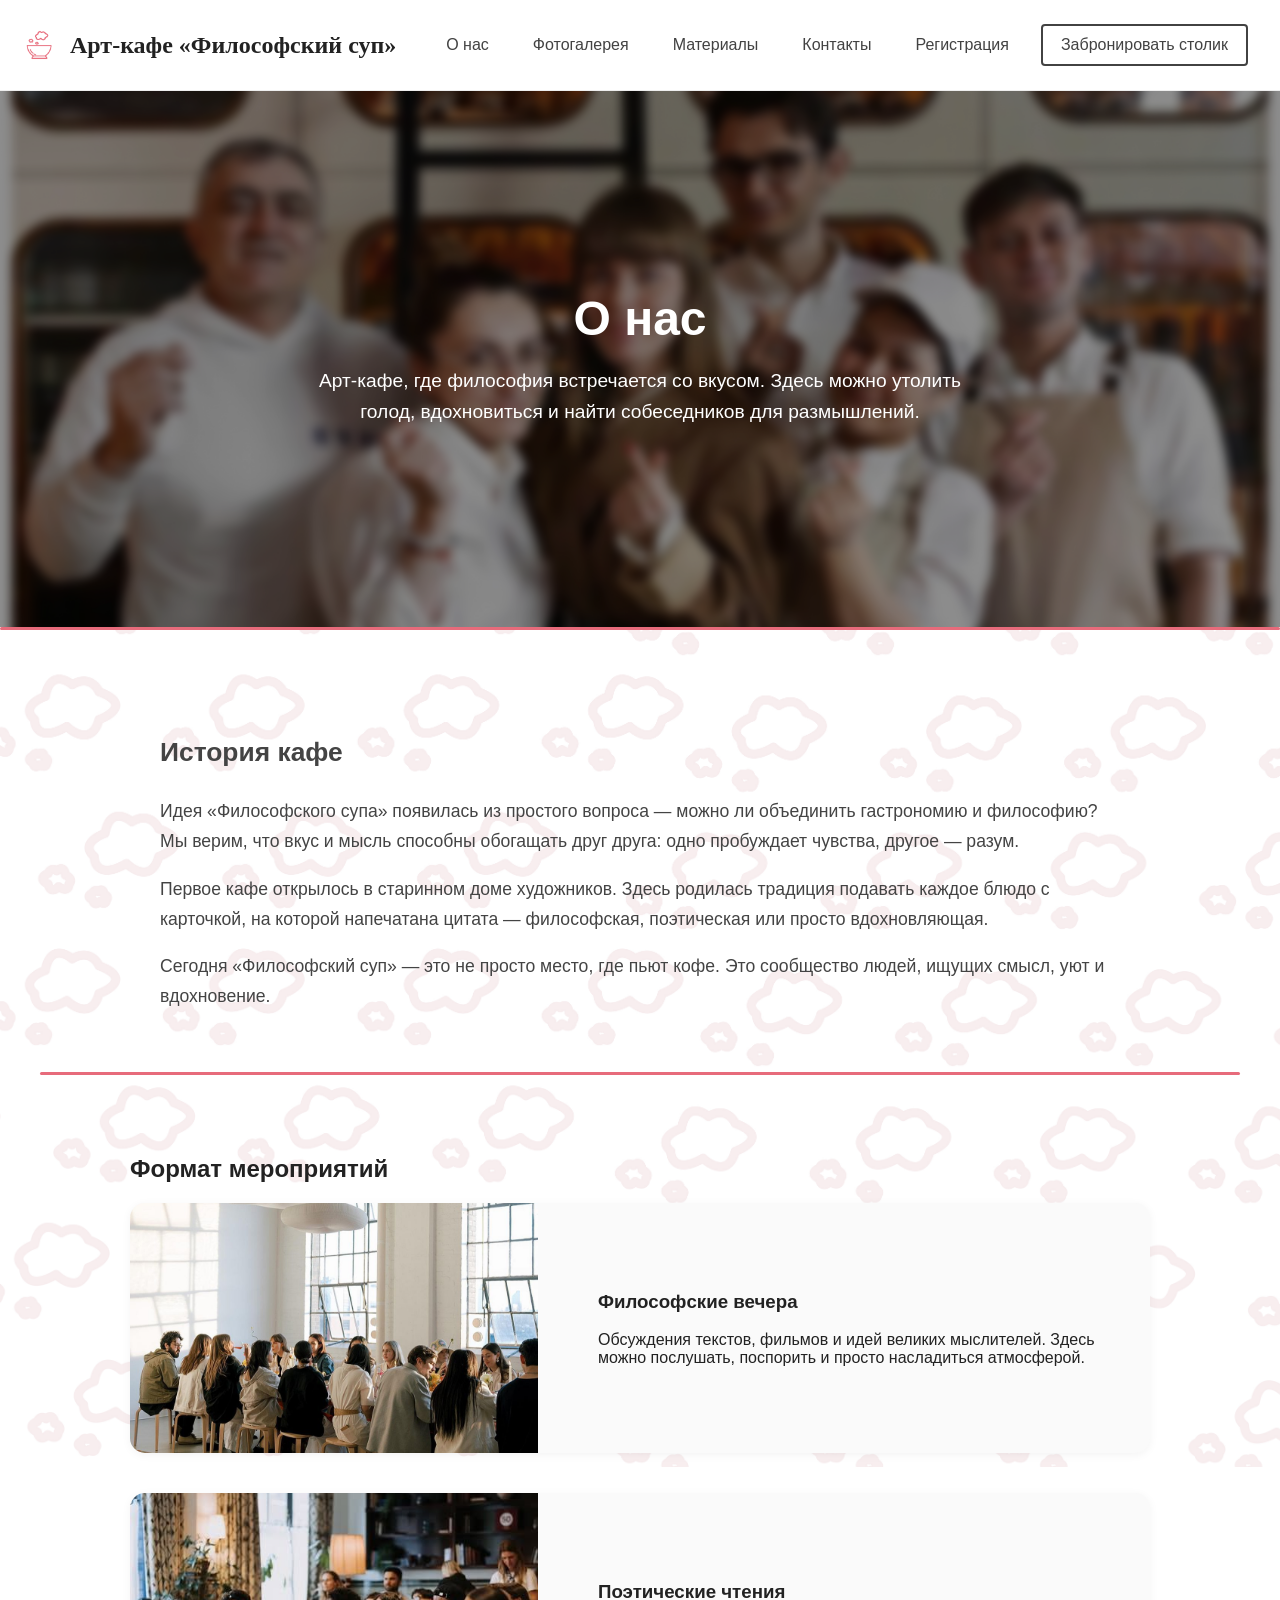
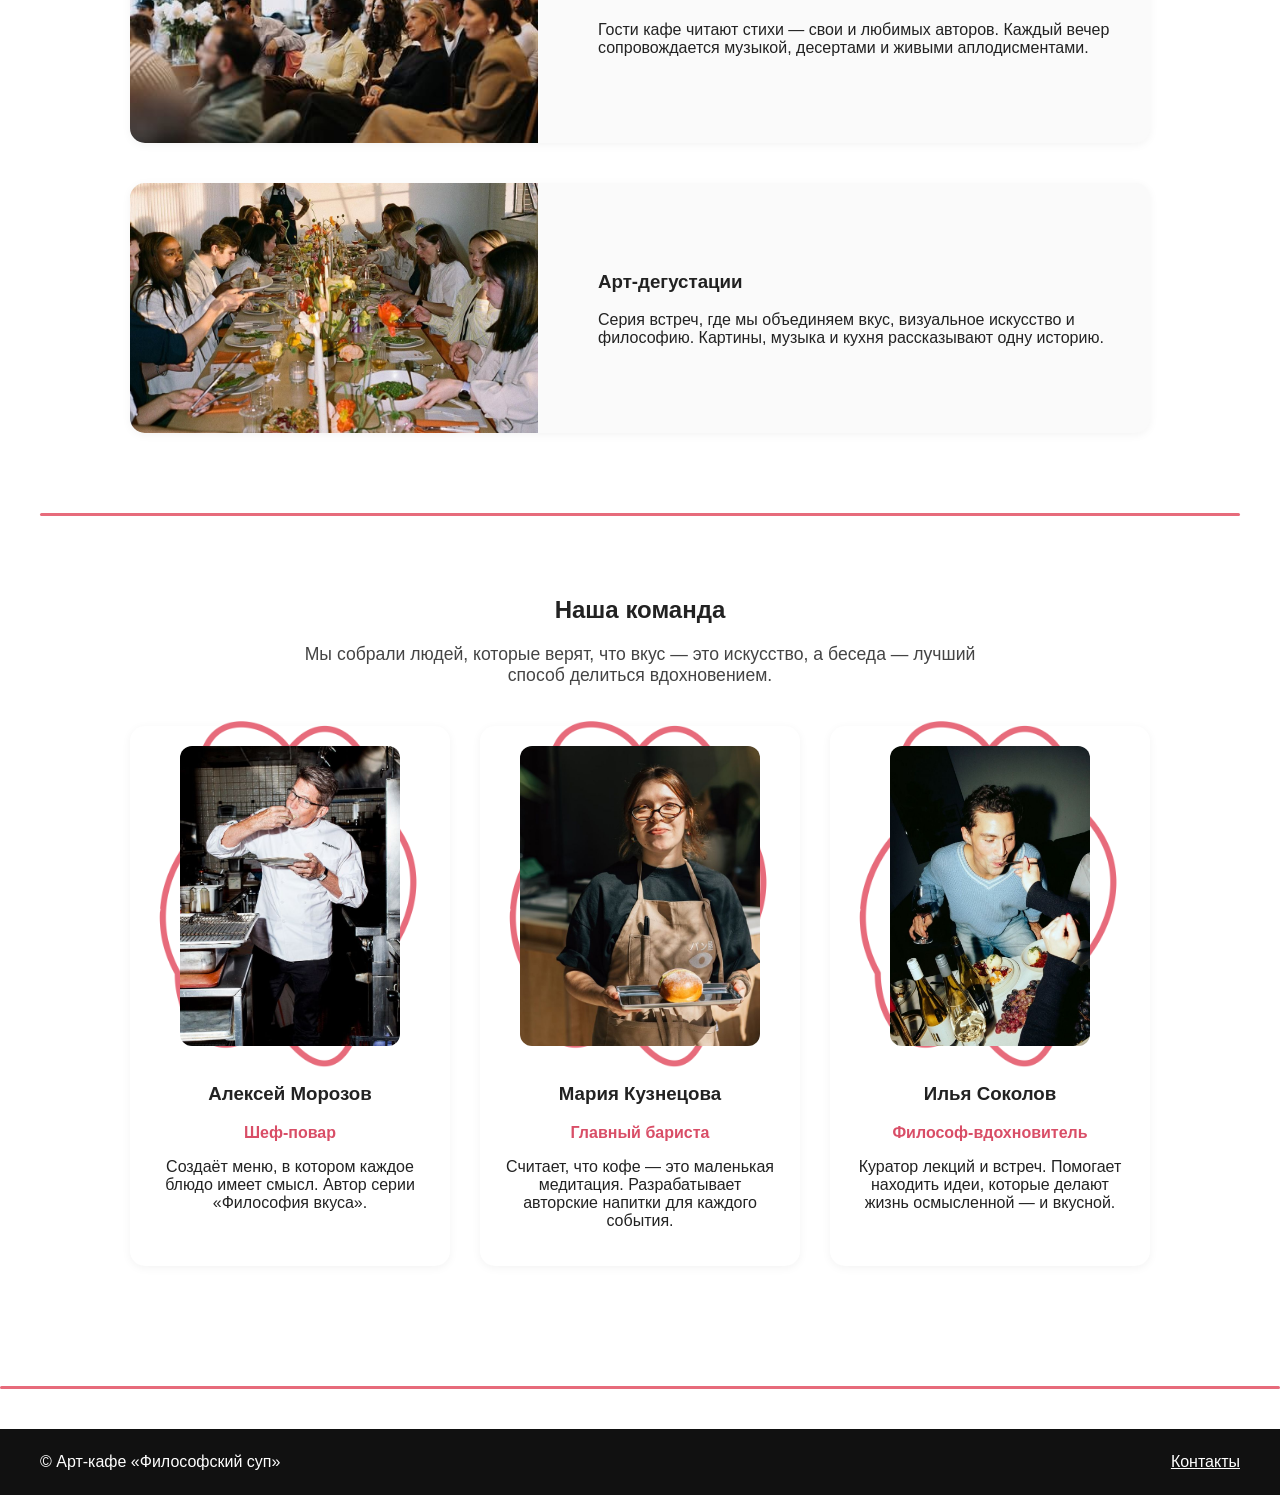
==== aboutus.html @ 497f6caf "Add files via upload" ====
<!doctype html>
<html lang="ru">
<head>
  <meta charset="utf-8">
  <meta name="viewport" content="width=device-width,initial-scale=1">
  <title>О нас — Арт-кафе «Философский суп»</title>
  <link rel="stylesheet" href="style.css">
</head>

<body>

<header>
  <div class="logo">
    <img src="23.jpg" alt="Логотип Арт-кафе" class="logo-img">
    <a href="art-cafe.html" class="logo-text">Арт-кафе «Философский суп»</a>
  </div>
  <nav>
    <a href="aboutus.html" class="active">О нас</a>
    <a href="gallery.html">Фотогалерея</a>
    <a href="materials.html">Материалы</a>
    <a href="contact.html">Контакты</a>
    <a href="booking.html">Регистрация</a>
    <a class="btn" href="booking.html">Забронировать столик</a>
  </nav>
</header>


<!-- HERO -->
<section class="hero hero-about">
  <div class="container">
    <h1>О нас</h1>
    <p>Арт-кафе, где философия встречается со вкусом. Здесь можно утолить голод, вдохновиться и найти собеседников для размышлений.</p>
  </div>
</section>

<div class="pink-divider"></div>

<main class="container">

  <!-- История кафе -->
  <section class="about-history">
    <h2>История кафе</h2>
    <p>
      Идея «Философского супа» появилась из простого вопроса — можно ли объединить гастрономию и философию?  
      Мы верим, что вкус и мысль способны обогащать друг друга: одно пробуждает чувства, другое — разум.
    </p>
    <p>
      Первое кафе открылось в старинном доме художников. Здесь родилась традиция подавать каждое блюдо с карточкой, на которой напечатана цитата — философская, поэтическая или просто вдохновляющая.
    </p>
    <p>
      Сегодня «Философский суп» — это не просто место, где пьют кофе. Это сообщество людей, ищущих смысл, уют и вдохновение.
    </p>
  </section>

  <div class="pink-divider"></div>

  <!-- Формат мероприятий -->
  <section class="about-events">
    <h2>Формат мероприятий</h2>

    <div class="events-list">

      <div class="event-card">
        <img data-src="17.jpg" alt="Философские вечера">
        <div class="event-text">
          <h3>Философские вечера</h3>
          <p>Обсуждения текстов, фильмов и идей великих мыслителей. Здесь можно послушать, поспорить и просто насладиться атмосферой.</p>
        </div>
      </div>

      <div class="event-card">
        <img data-src="18.jpg" alt="Поэтические чтения">
        <div class="event-text">
          <h3>Поэтические чтения</h3>
          <p>Гости кафе читают стихи — свои и любимых авторов. Каждый вечер сопровождается музыкой, десертами и живыми аплодисментами.</p>
        </div>
      </div>

      <div class="event-card">
        <img data-src="19.jpg" alt="Арт-дегустации">
        <div class="event-text">
          <h3>Арт-дегустации</h3>
          <p>Серия встреч, где мы объединяем вкус, визуальное искусство и философию. Картины, музыка и кухня рассказывают одну историю.</p>
        </div>
      </div>

    </div>
  </section>

  <div class="pink-divider"></div>

  <!-- Команда -->
  <section class="about-team">
    <h2>Наша команда</h2>
    <p class="team-intro">
      Мы собрали людей, которые верят, что вкус — это искусство, а беседа — лучший способ делиться вдохновением.
    </p>

<div class="team-cards">

<div class="team-member">
  <div class="team-photo-wrap2">
    <img data-src="20.jpg" alt="Шеф-повар Алексей Морозов" class="photo-placeholder">
    <img src="cloud2.png" alt="" class="team-cloud2">
  </div>

  <h3>Алексей Морозов</h3>
  <p class="role">Шеф-повар</p>
  <p>Создаёт меню, в котором каждое блюдо имеет смысл. Автор серии «Философия вкуса».</p>
</div>

<div class="team-member">
  <div class="team-photo-wrap2">
    <img data-src="21.jpg" alt="Бариста Мария Кузнецова" class="photo-placeholder">
    <img src="cloud2.png" alt="" class="team-cloud2">
  </div>

  <h3>Мария Кузнецова</h3>
  <p class="role">Главный бариста</p>
  <p>Считает, что кофе — это маленькая медитация. Разрабатывает авторские напитки для каждого события.</p>
</div>

<div class="team-member">
  <div class="team-photo-wrap2">
    <img data-src="22.jpg" alt="Философ Илья Соколов" class="photo-placeholder">
    <img src="cloud2.png" alt="" class="team-cloud2">
  </div>

  <h3>Илья Соколов</h3>
  <p class="role">Философ-вдохновитель</p>
  <p>Куратор лекций и встреч. Помогает находить идеи, которые делают жизнь осмысленной — и вкусной.</p>
</div>


</div>

  </section>

</main>

<div class="pink-divider"></div>

<footer>
  <div class="container footer-inner">
    <div>© Арт-кафе «Философский суп»</div>
    <div><a href="contact.html">Контакты</a></div>
  </div>
</footer>

<script src="script.js"></script>
</body>
</html>
---- style.css ----
:root {
  --accent: #e76b7b;
  --muted: #f4f4f4;
  --text: #222;
  --text-light: #666;
}

body {
  margin: 0;
  font-family: 'Helvetica Neue', Arial, sans-serif;
  background: url('background.jpg') center/cover no-repeat fixed;
  color: var(--text);
}

.container {
  max-width: 1200px;
  margin: auto;
  padding: 40px 20px;
}

/* HEADER */


.logo {
  display: flex;
  align-items: center;
  gap: 10px;
  font-family: Georgia, serif;
  font-size: 24px;
  font-weight: bold;
}

.logo-img {
  width: 40px;
  height: 40px;
  border-radius: 50%;
  object-fit: cover;
}

.logo-text {
  text-decoration: none;
  color: inherit;
  cursor: pointer;
}

.logo-text:visited {
  color: inherit;
}

nav a {
  margin: 0 12px;
  text-decoration: none;
  color: var(--text);
  opacity: .85;
  transition: .3s;
}

nav a:hover {
  opacity: 1;
  color: var(--accent);
}

.btn {
  padding: 10px 18px;
  border: 2px solid var(--text);
  border-radius: 4px;
  text-decoration: none;
  color: var(--text);
  transition: .3s;
}

.btn:hover {
  background: var(--accent);
  color: #fff;
  border-color: var(--accent);
}

/* BASIC HERO */
.hero {
  padding: 160px 20px;
}


.hero h1 {
  font-size: 48px;
  margin: 0;
}

.hero p {
  max-width: 700px;
  margin: 16px auto 28px;
  color: var(--text-light);
}

/* HERO ABOUT */
.hero-about {
  background: url('16.jpg') center/cover no-repeat;
  color: white;
  text-align: center;
  padding: 160px 20px;
  position: relative;
}

.hero-about::before {
  content: '';
  position: absolute;
  inset: 0;
  background: rgba(0,0,0,0.45);
}

.hero-about .container {
  position: relative;
  z-index: 1;
}

.hero-about p {
  color: #fff;
  font-size: 1.1em;
  max-width: 700px;
  margin: 20px auto 0;
  line-height: 1.6;
}

/* HERO CONTACTS */
.hero-contacts-img {
  background: url('28.jpg') center/cover no-repeat;
  color: white;
  text-align: center;
  padding: 160px 20px;
  position: relative;
}

.hero-contacts-img::before {
  content: '';
  position: absolute;
  inset: 0;
  background: rgba(0,0,0,0.45);
}

.hero-contacts-img .container {
  position: relative;
  z-index: 1;
}

.hero-contacts-img h1 {
  font-size: 48px;
  margin-bottom: 10px;
}

.hero-contacts-img p {
  color: #fff;
  font-size: 1.2em;
  max-width: 700px;
  margin: 20px auto 0;
  line-height: 1.6;
}

/* HERO ART-CAFE */
.hero-artcafe-img {
  background: url('29.jpg') center/cover no-repeat;
  color: white;
  text-align: center;
  padding: 180px 20px;
  position: relative;
}

.hero-artcafe-img::before {
  content: '';
  position: absolute;
  inset: 0;
  background: rgba(0,0,0,0.45);
}

.hero-artcafe-img .container {
  position: relative;
  z-index: 1;
}

.hero-artcafe-img h1 {
  font-size: 52px;
  margin-bottom: 16px;
}

.hero-artcafe-img p {
  color: #fff;
  font-size: 1.2em;
  max-width: 700px;
  margin: 20px auto 30px;
  line-height: 1.6;
}

/* PINK DIVIDER */
.pink-divider {
  width: 100%;
  height: 3px;
  background: #E76B7B;
  border-radius: 6px;
}

/* THREE BLOCKS */
.three-blocks {
  display: flex;
  gap: 20px;
  justify-content: center;
  margin-top: 40px;
}

.open-block {
  width: 30%;
  background: #fff;
  border-radius: 10px;
  overflow: hidden;
  cursor: pointer;
  transition: .3s;
  text-align: center;
}

.open-block:hover {
  transform: translateY(-5px);
  box-shadow: 0 10px 20px rgba(0,0,0,0.15);
}

.open-block .cover {
  width: 100%;      /* фото всегда равно ширине блока */
  aspect-ratio: 4/3; /* или 3/2, или 1/1 — выбирай пропорцию */
  object-fit: cover;
  border-radius: 6px;
}


/* MODAL */
.modal {
  display: none;
  position: fixed;
  inset: 0;
  background: rgba(0,0,0,0.7);
  justify-content: center;
  align-items: center;
}

.modal-content {
  position: relative;
  background: #fff;
  padding: 20px;
  border-radius: 8px;
}

.modal img {
  width: 450px;
  height: auto;
  border-radius: 6px;
}

.close {
  position: absolute;
  top: 10px;
  right: 14px;
  font-size: 28px;
  cursor: pointer;
}

.arrow {
  position: absolute;
  top: 50%;
  transform: translateY(-50%);
  background: #fff;
  border: none;
  font-size: 30px;
  cursor: pointer;
  padding: 10px;
  border-radius: 50%;
}

.left { left: -60px; }
.right { right: -60px; }

/* NEWS */
.news {
  display: grid;
  grid-template-columns: repeat(3, 1fr);
  gap: 20px;
}

.card {
  background: #fff;
  padding: 18px;
  border-radius: 6px;
  border: 1px solid #eee;
  cursor: pointer;
  transition: .3s;
}

.card:hover {
  transform: translateY(-4px);
  box-shadow: 0 10px 24px rgba(0,0,0,0.12);
}

.card img {
  width: 100%;
  height: 160px;
  object-fit: cover;
  border-radius: 4px;
  margin-bottom: 12px;
}

.more-info {
  max-height: 0;
  overflow: hidden;
  transition: .3s;
}

.card.open .more-info {
  max-height: 200px;
}

/* MOTTO + TEAM */
.motto-team {
  margin-top: 48px;
  text-align: center;
}

.motto-text {
  font-size: 20px;
  color: var(--text-light);
  max-width: 900px;
  margin: 12px auto 32px;
}

.team {
  display: flex;
  gap: 24px;
  align-items: center;
  justify-content: center;
  margin-top: 20px;
}

.team img:not(.team-cloud) {
  width: 260px;
  height: 260px;
  object-fit: cover;
  border-radius: 6px;
}


.team-text {
  max-width: 760px;
  text-align: left;
  position: relative; 
  z-index: 5; /* текст поверх облака */
}

.team-title {
  position: relative;
  z-index: 5;
}

/* ABOUT PAGE */
.about-history {
  margin: 60px auto;
  width: 80%;
  line-height: 1.7;
  font-size: 1.1em;
  color: #444;
}

.about-events {
  margin: 80px auto;
  width: 85%;
}

.events-list {
  display: flex;
  flex-direction: column;
  gap: 40px;
}

.event-card {
  display: flex;
  align-items: center;
  gap: 30px;
  background: #fafafa;
  border-radius: 15px;
  overflow: hidden;
  box-shadow: 0 2px 10px rgba(0,0,0,0.05);
}

.event-card img {
  width: 40%;
  object-fit: cover;
  height: 250px;
}

.event-text {
  flex: 1;
  padding: 20px 30px;
}

.about-team {
  margin: 80px auto;
  width: 85%;
  text-align: center;
}

.team-intro {
  width: 70%;
  margin: 0 auto 40px;
  color: #444;
  font-size: 1.1em;
}

.team-cards {
  display: flex;
  flex-wrap: wrap;
  justify-content: center;
  gap: 30px;
}

.team-member {
  width: 280px;
  background: #fff;
  border-radius: 15px;
  box-shadow: 0 2px 10px rgba(0,0,0,0.05);
  padding: 20px;
  transition: transform 0.3s;
}

.team-member:hover {
  transform: translateY(-5px);
}

.photo-placeholder {
  background: #f4f4f4;
  width: 100%;
  height: 300px;
  border-radius: 10px;
  object-fit: contain;
  object-position: center top;
  margin-bottom: 15px;
  background-color: #fff;
}

.role {
  color: #d94e67;
  font-weight: bold;
  margin-bottom: 10px;
}

/* BOOKING */
.booking-section {
  max-width: 700px;
  margin: 40px auto;
  text-align: center;
}

.booking-form {
  background: #fff;
  padding: 30px;
  border-radius: 12px;
  box-shadow: 0 4px 20px rgba(0,0,0,0.06);
  display: flex;
  flex-direction: column;
  gap: 20px;
}

.booking-form label {
  display: flex;
  flex-direction: column;
  text-align: left;
  font-weight: 600;
  color: #444;
}

.booking-form input,
.booking-form textarea {
  margin-top: 6px;
  padding: 12px;
  border: 1px solid #ddd;
  border-radius: 6px;
  font-size: 1em;
  background: #fafafa;
  transition: .2s;
}

.booking-form input:focus,
.booking-form textarea:focus {
  border-color: var(--accent);
  outline: none;
  background: #fff;
}

.form-row {
  display: flex;
  gap: 20px;
}

.form-row label {
  flex: 1;
}

.booking-form .btn {
  width: fit-content;
  margin: 10px auto 0;
  padding: 12px 24px;
  font-size: 1.1em;
}

/* CONTACT BLOCKS */
.contacts-row {
  display: flex;
  justify-content: space-between;
  gap: 20px;
  margin: 40px 0;
}

.contact-rect {
  flex: 1;
  background: #fff;
  padding: 40px 20px;
  border-radius: 12px;
  box-shadow: 0 4px 20px rgba(0,0,0,0.06);
  text-align: center;
  transition: transform .3s ease, box-shadow .3s ease;
}

.contact-rect:hover {
  transform: translateY(-6px);
  box-shadow: 0 12px 28px rgba(0,0,0,0.12);
}

.contact-rect h3 {
  font-size: 1.4em;
  margin-bottom: 12px;
  color: var(--accent);
}

.contact-rect p {
  margin: 6px 0;
  font-size: 1.1em;
  color: #444;
}

.contact-icon {
  width: 50px;
  height: 50px;
  object-fit: contain;
  margin-bottom: 15px;
  opacity: 0.9;
}

/* ADAPTIVE */
@media (max-width: 768px) {
  .contacts-row {
    flex-direction: column;
  }

  .contact-rect {
    width: 100%;
  }
}

/* FOOTER */
footer {
  background: #111;
  color: #fff;
  margin-top: 40px;
}

.footer-inner {
  display: flex;
  justify-content: space-between;
  align-items: center;
  padding: 24px 20px;
}

footer a {
  color: #fff;
  text-decoration: underline;
}

.hero-artcafe-img .btn {
  color: #fff !important;
  border-color: #fff !important;
}
/* тут блок материалов */
/* Сетка вкладок */
.materials-tabs {
  display: grid;
  grid-template-columns: repeat(2, 1fr);
  gap: 30px;
  margin-top: 40px;
}

.tab-card {
  background: #fff;
  border-radius: 12px;
  padding: 20px;
  box-shadow: 0 4px 20px rgba(0,0,0,0.06);
  cursor: pointer;
  transition: .3s;
  text-align: center;
}

.tab-card:hover {
  transform: translateY(-6px);
  box-shadow: 0 12px 28px rgba(0,0,0,0.12);
}

.tab-card img {
  width: 100%;
  height: 180px;
  object-fit: cover;
  border-radius: 8px;
  margin-bottom: 15px;
}

.tab-card h3 {
  color: var(--accent);
  margin-bottom: 10px;
}

/* Модалки */
.modal {
  display: none;
  position: fixed;
  inset: 0;
  background: rgba(0,0,0,0.6);
  justify-content: center;
  align-items: center;
  z-index: 1000;
}

.modal-content {
  background: #fff;
  padding: 30px;
  border-radius: 12px;
  max-width: 600px;
  width: 90%;
  position: relative;
  animation: fadeIn .3s ease;
}

.modal-content iframe {
  width: 100%;
  height: 300px;
  border-radius: 10px;
  margin-bottom: 20px;
}

.close {
  position: absolute;
  top: 10px;
  right: 14px;
  font-size: 28px;
  cursor: pointer;
}

@keyframes fadeIn {
  from { opacity: 0; transform: translateY(20px); }
  to   { opacity: 1; transform: translateY(0); }
}
/* Универсальный стиль hero-блоков */
.hero {
  position: relative;
  padding: 160px 20px;
  text-align: center;
  color: #fff;
}

.hero::before {
  content: "";
  position: absolute;
  inset: 0;
  background: rgba(0,0,0,0.45);
  z-index: 1;
}

.hero .container {
  position: relative;
  z-index: 2;
}

.hero h1 {
  font-size: 48px;
  margin-bottom: 10px;
  color: #fff;
}

.hero p {
  font-size: 1.2em;
  max-width: 700px;
  margin: 20px auto 0;
  line-height: 1.6;
  color: #fff;
}
.hero-materials-img {
  background: url('30.jpg') center/cover no-repeat;
}

header {
  display: flex;
  justify-content: space-between;
  align-items: center;
  padding: 24px 20px;
  background: #fff;
  border-bottom: 1px solid #eee;
  position: relative;
  z-index: 10;
}

nav {
  display: flex;
  align-items: center;
  gap: 20px;
  flex-wrap: wrap;
}
nav a.btn {
  margin-left: auto;
}
.hero-artcafe-img .btn {
  margin-top: 30px;
  display: inline-block;
}

@media (max-width: 900px) {
  nav .btn {
    padding: 6px 12px;
    font-size: 14px;
  }
}
/* GALLERY */
.gallery-title {
  margin-top: 40px;
  margin-bottom: 20px;
  font-size: 28px;
  color: var(--accent);
  text-align: center;
}

.gallery-grid {
  display: grid;
  grid-template-columns: repeat(4, 1fr);
  gap: 20px;
  margin-bottom: 40px;
}

.gallery-img {
  width: 100%;
  height: 220px;
  object-fit: cover;
  border-radius: 10px;
  cursor: pointer;
  transition: .3s;
}

.gallery-img:hover {
  transform: scale(1.03);
  box-shadow: 0 10px 20px rgba(0,0,0,0.15);
}

/* Лайтбокс */
#lightbox img {
  width: 600px;
  max-width: 90vw;
  border-radius: 10px;
}
/* Большой атмосферный блок в галерее */
.gallery-feature {
  margin: 60px auto;
  max-width: 1000px;
  text-align: center;
}

.gallery-feature img {
  width: 100%;
  height: 420px;
  object-fit: cover;
  border-radius: 12px;
  box-shadow: 0 10px 24px rgba(0,0,0,0.15);
}

.gallery-feature-text {
  margin-top: 24px;
}

.gallery-feature-text h2 {
  font-size: 32px;
  color: var(--accent);
  margin-bottom: 10px;
}

.gallery-feature-text p {
  font-size: 1.15em;
  color: var(--text-light);
  max-width: 800px;
  margin: 0 auto;
  line-height: 1.6;
}

/* HERO GALLERY */
.hero-gallery-img {
  background: url('31.jpg') center/cover no-repeat;
  color: white;
  text-align: center;
  padding: 180px 20px;
  position: relative;
}
.gallery-item {
  display: flex;
  flex-direction: column;
  align-items: center;
}

.gallery-caption {
  margin-top: 8px;
  font-size: 0.95em;
  color: var(--text-light);
  text-align: center;
}
.team {
  display: flex;
  gap: 30px;
  align-items: flex-start;
  overflow: visible;
}

/* ВАЖНО: фото + облако теперь НЕ flex-элемент */
.team-left {
  position: relative;
  display: block;
  overflow: visible;
  position: relative; 
  z-index: 4;
}

.team-photo-wrap {
  position: relative;
  display: inline-block;
  overflow: visible;
}

.team-photo {
  display: block;
  border-radius: 12px;
  position: relative;
  z-index: 3;
}

/* Облако-рамка */
.team-cloud {
  position: absolute;
  left: 50%;
  top: 50%;
  transform: translate(-50%, -50%);
  width: 430px;
  z-index: 1; /* облако — самый нижний слой */
  pointer-events: none;
}
.team-photo-wrap2 {
  position: relative;
  display: inline-block;
  overflow: visible;
}

.team-photo-wrap2 .photo-placeholder {
  position: relative;
  z-index: 3;
  border-radius: 12px;
}

.team-cloud2 {
  position: absolute;
  left: 50%;
  top: 45%; /* регулируй положение */
  transform: translate(-50%, -50%);
  width: 270px; /* регулируй размер */
  z-index: 1;
  pointer-events: none;
}
.modal-content {
  max-height: 80vh; /* модалка не больше 80% высоты экрана */
  overflow-y: auto; /* вертикальная прокрутка */
}

.contacts-row {
  display: flex;
  justify-content: center;
  gap: 30px;
}

.contact-rect {
  width: 260px;
  flex: none;
}
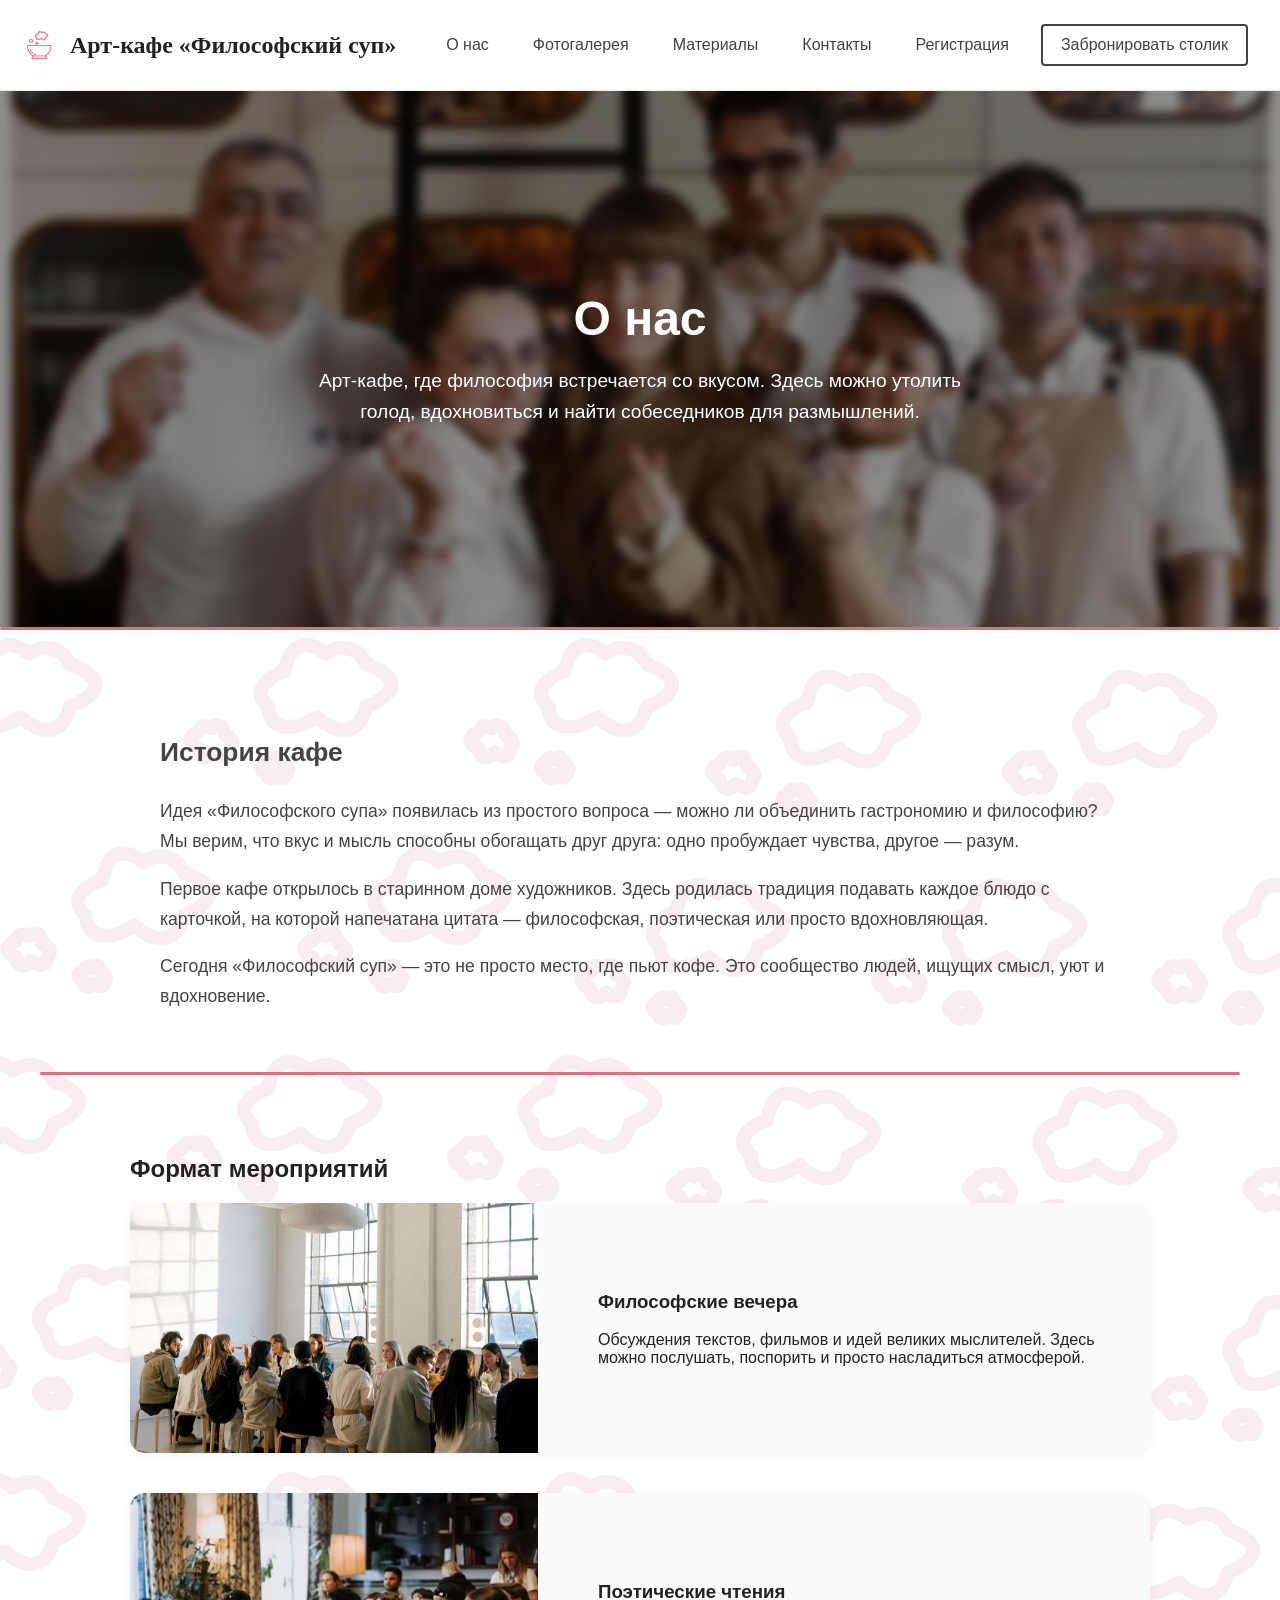
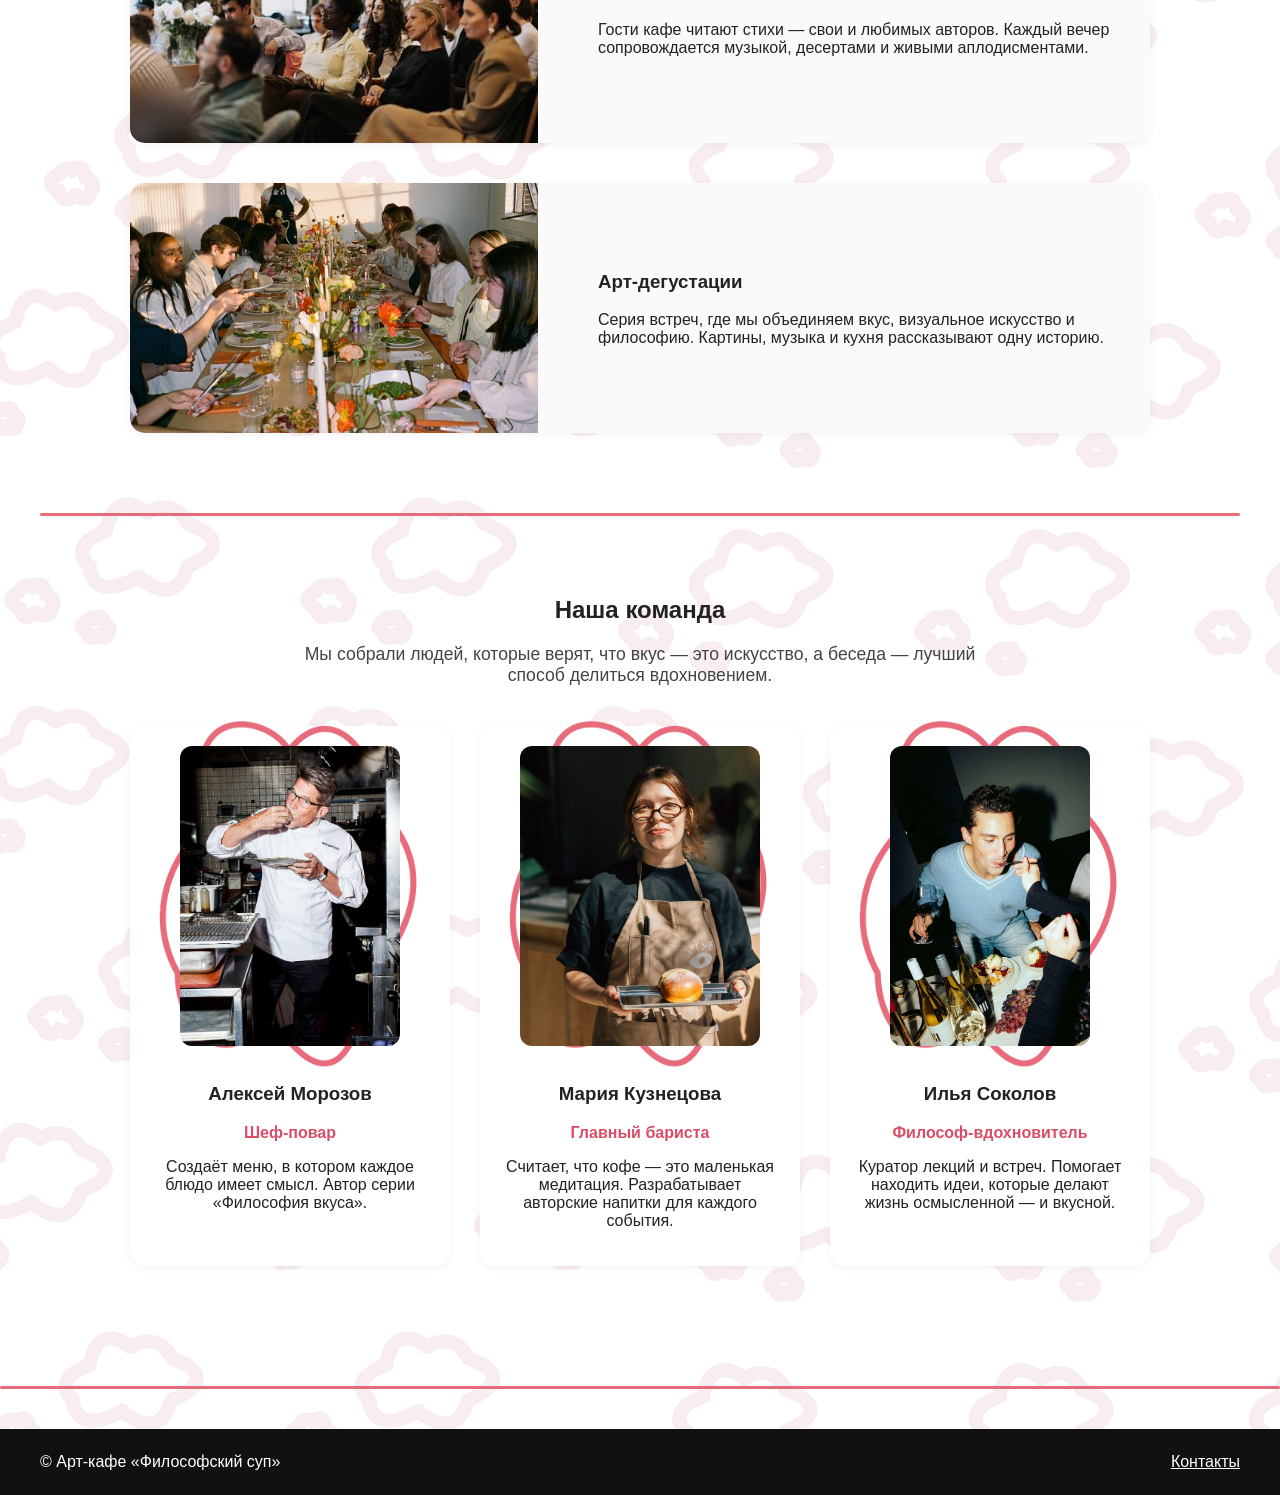
==== commit ea6ec559: "Update aboutus.html" ====
--- a/aboutus.html
+++ b/aboutus.html
@@ -12,7 +12,7 @@
 <header>
   <div class="logo">
     <img src="23.jpg" alt="Логотип Арт-кафе" class="logo-img">
-    <a href="art-cafe.html" class="logo-text">Арт-кафе «Философский суп»</a>
+    <a href="index.html" class="logo-text">Арт-кафе «Философский суп»</a>
   </div>
   <nav>
     <a href="aboutus.html" class="active">О нас</a>
@@ -150,3 +150,4 @@
 <script src="script.js"></script>
 </body>
 </html>
+
--- a/style.css
+++ b/style.css
@@ -1,899 +1,955 @@
-:root {
-  --accent: #e76b7b;
-  --muted: #f4f4f4;
-  --text: #222;
-  --text-light: #666;
-}
-
-body {
-  margin: 0;
-  font-family: 'Helvetica Neue', Arial, sans-serif;
-  background: url('background.jpg') center/cover no-repeat fixed;
-  color: var(--text);
-}
-
-.container {
-  max-width: 1200px;
-  margin: auto;
-  padding: 40px 20px;
-}
-
-/* HEADER */
-
-
-.logo {
-  display: flex;
-  align-items: center;
-  gap: 10px;
-  font-family: Georgia, serif;
-  font-size: 24px;
-  font-weight: bold;
-}
-
-.logo-img {
-  width: 40px;
-  height: 40px;
-  border-radius: 50%;
-  object-fit: cover;
-}
-
-.logo-text {
-  text-decoration: none;
-  color: inherit;
-  cursor: pointer;
-}
-
-.logo-text:visited {
-  color: inherit;
-}
-
-nav a {
-  margin: 0 12px;
-  text-decoration: none;
-  color: var(--text);
-  opacity: .85;
-  transition: .3s;
-}
-
-nav a:hover {
-  opacity: 1;
-  color: var(--accent);
-}
-
-.btn {
-  padding: 10px 18px;
-  border: 2px solid var(--text);
-  border-radius: 4px;
-  text-decoration: none;
-  color: var(--text);
-  transition: .3s;
-}
-
-.btn:hover {
-  background: var(--accent);
-  color: #fff;
-  border-color: var(--accent);
-}
-
-/* BASIC HERO */
-.hero {
-  padding: 160px 20px;
-}
-
-
-.hero h1 {
-  font-size: 48px;
-  margin: 0;
-}
-
-.hero p {
-  max-width: 700px;
-  margin: 16px auto 28px;
-  color: var(--text-light);
-}
-
-/* HERO ABOUT */
-.hero-about {
-  background: url('16.jpg') center/cover no-repeat;
-  color: white;
-  text-align: center;
-  padding: 160px 20px;
-  position: relative;
-}
-
-.hero-about::before {
-  content: '';
-  position: absolute;
-  inset: 0;
-  background: rgba(0,0,0,0.45);
-}
-
-.hero-about .container {
-  position: relative;
-  z-index: 1;
-}
-
-.hero-about p {
-  color: #fff;
-  font-size: 1.1em;
-  max-width: 700px;
-  margin: 20px auto 0;
-  line-height: 1.6;
-}
-
-/* HERO CONTACTS */
-.hero-contacts-img {
-  background: url('28.jpg') center/cover no-repeat;
-  color: white;
-  text-align: center;
-  padding: 160px 20px;
-  position: relative;
-}
-
-.hero-contacts-img::before {
-  content: '';
-  position: absolute;
-  inset: 0;
-  background: rgba(0,0,0,0.45);
-}
-
-.hero-contacts-img .container {
-  position: relative;
-  z-index: 1;
-}
-
-.hero-contacts-img h1 {
-  font-size: 48px;
-  margin-bottom: 10px;
-}
-
-.hero-contacts-img p {
-  color: #fff;
-  font-size: 1.2em;
-  max-width: 700px;
-  margin: 20px auto 0;
-  line-height: 1.6;
-}
-
-/* HERO ART-CAFE */
-.hero-artcafe-img {
-  background: url('29.jpg') center/cover no-repeat;
-  color: white;
-  text-align: center;
-  padding: 180px 20px;
-  position: relative;
-}
-
-.hero-artcafe-img::before {
-  content: '';
-  position: absolute;
-  inset: 0;
-  background: rgba(0,0,0,0.45);
-}
-
-.hero-artcafe-img .container {
-  position: relative;
-  z-index: 1;
-}
-
-.hero-artcafe-img h1 {
-  font-size: 52px;
-  margin-bottom: 16px;
-}
-
-.hero-artcafe-img p {
-  color: #fff;
-  font-size: 1.2em;
-  max-width: 700px;
-  margin: 20px auto 30px;
-  line-height: 1.6;
-}
-
-/* PINK DIVIDER */
-.pink-divider {
-  width: 100%;
-  height: 3px;
-  background: #E76B7B;
-  border-radius: 6px;
-}
-
-/* THREE BLOCKS */
-.three-blocks {
-  display: flex;
-  gap: 20px;
-  justify-content: center;
-  margin-top: 40px;
-}
-
-.open-block {
-  width: 30%;
-  background: #fff;
-  border-radius: 10px;
-  overflow: hidden;
-  cursor: pointer;
-  transition: .3s;
-  text-align: center;
-}
-
-.open-block:hover {
-  transform: translateY(-5px);
-  box-shadow: 0 10px 20px rgba(0,0,0,0.15);
-}
-
-.open-block .cover {
-  width: 100%;      /* фото всегда равно ширине блока */
-  aspect-ratio: 4/3; /* или 3/2, или 1/1 — выбирай пропорцию */
-  object-fit: cover;
-  border-radius: 6px;
-}
-
-
-/* MODAL */
-.modal {
-  display: none;
-  position: fixed;
-  inset: 0;
-  background: rgba(0,0,0,0.7);
-  justify-content: center;
-  align-items: center;
-}
-
-.modal-content {
-  position: relative;
-  background: #fff;
-  padding: 20px;
-  border-radius: 8px;
-}
-
-.modal img {
-  width: 450px;
-  height: auto;
-  border-radius: 6px;
-}
-
-.close {
-  position: absolute;
-  top: 10px;
-  right: 14px;
-  font-size: 28px;
-  cursor: pointer;
-}
-
-.arrow {
-  position: absolute;
-  top: 50%;
-  transform: translateY(-50%);
-  background: #fff;
-  border: none;
-  font-size: 30px;
-  cursor: pointer;
-  padding: 10px;
-  border-radius: 50%;
-}
-
-.left { left: -60px; }
-.right { right: -60px; }
-
-/* NEWS */
-.news {
-  display: grid;
-  grid-template-columns: repeat(3, 1fr);
-  gap: 20px;
-}
-
-.card {
-  background: #fff;
-  padding: 18px;
-  border-radius: 6px;
-  border: 1px solid #eee;
-  cursor: pointer;
-  transition: .3s;
-}
-
-.card:hover {
-  transform: translateY(-4px);
-  box-shadow: 0 10px 24px rgba(0,0,0,0.12);
-}
-
-.card img {
-  width: 100%;
-  height: 160px;
-  object-fit: cover;
-  border-radius: 4px;
-  margin-bottom: 12px;
-}
-
-.more-info {
-  max-height: 0;
-  overflow: hidden;
-  transition: .3s;
-}
-
-.card.open .more-info {
-  max-height: 200px;
-}
-
-/* MOTTO + TEAM */
-.motto-team {
-  margin-top: 48px;
-  text-align: center;
-}
-
-.motto-text {
-  font-size: 20px;
-  color: var(--text-light);
-  max-width: 900px;
-  margin: 12px auto 32px;
-}
-
-.team {
-  display: flex;
-  gap: 24px;
-  align-items: center;
-  justify-content: center;
-  margin-top: 20px;
-}
-
-.team img:not(.team-cloud) {
-  width: 260px;
-  height: 260px;
-  object-fit: cover;
-  border-radius: 6px;
-}
-
-
-.team-text {
-  max-width: 760px;
-  text-align: left;
-  position: relative; 
-  z-index: 5; /* текст поверх облака */
-}
-
-.team-title {
-  position: relative;
-  z-index: 5;
-}
-
-/* ABOUT PAGE */
-.about-history {
-  margin: 60px auto;
-  width: 80%;
-  line-height: 1.7;
-  font-size: 1.1em;
-  color: #444;
-}
-
-.about-events {
-  margin: 80px auto;
-  width: 85%;
-}
-
-.events-list {
-  display: flex;
-  flex-direction: column;
-  gap: 40px;
-}
-
-.event-card {
-  display: flex;
-  align-items: center;
-  gap: 30px;
-  background: #fafafa;
-  border-radius: 15px;
-  overflow: hidden;
-  box-shadow: 0 2px 10px rgba(0,0,0,0.05);
-}
-
-.event-card img {
-  width: 40%;
-  object-fit: cover;
-  height: 250px;
-}
-
-.event-text {
-  flex: 1;
-  padding: 20px 30px;
-}
-
-.about-team {
-  margin: 80px auto;
-  width: 85%;
-  text-align: center;
-}
-
-.team-intro {
-  width: 70%;
-  margin: 0 auto 40px;
-  color: #444;
-  font-size: 1.1em;
-}
-
-.team-cards {
-  display: flex;
-  flex-wrap: wrap;
-  justify-content: center;
-  gap: 30px;
-}
-
-.team-member {
-  width: 280px;
-  background: #fff;
-  border-radius: 15px;
-  box-shadow: 0 2px 10px rgba(0,0,0,0.05);
-  padding: 20px;
-  transition: transform 0.3s;
-}
-
-.team-member:hover {
-  transform: translateY(-5px);
-}
-
-.photo-placeholder {
-  background: #f4f4f4;
-  width: 100%;
-  height: 300px;
-  border-radius: 10px;
-  object-fit: contain;
-  object-position: center top;
-  margin-bottom: 15px;
-  background-color: #fff;
-}
-
-.role {
-  color: #d94e67;
-  font-weight: bold;
-  margin-bottom: 10px;
-}
-
-/* BOOKING */
-.booking-section {
-  max-width: 700px;
-  margin: 40px auto;
-  text-align: center;
-}
-
-.booking-form {
-  background: #fff;
-  padding: 30px;
-  border-radius: 12px;
-  box-shadow: 0 4px 20px rgba(0,0,0,0.06);
-  display: flex;
-  flex-direction: column;
-  gap: 20px;
-}
-
-.booking-form label {
-  display: flex;
-  flex-direction: column;
-  text-align: left;
-  font-weight: 600;
-  color: #444;
-}
-
-.booking-form input,
-.booking-form textarea {
-  margin-top: 6px;
-  padding: 12px;
-  border: 1px solid #ddd;
-  border-radius: 6px;
-  font-size: 1em;
-  background: #fafafa;
-  transition: .2s;
-}
-
-.booking-form input:focus,
-.booking-form textarea:focus {
-  border-color: var(--accent);
-  outline: none;
-  background: #fff;
-}
-
-.form-row {
-  display: flex;
-  gap: 20px;
-}
-
-.form-row label {
-  flex: 1;
-}
-
-.booking-form .btn {
-  width: fit-content;
-  margin: 10px auto 0;
-  padding: 12px 24px;
-  font-size: 1.1em;
-}
-
-/* CONTACT BLOCKS */
-.contacts-row {
-  display: flex;
-  justify-content: space-between;
-  gap: 20px;
-  margin: 40px 0;
-}
-
-.contact-rect {
-  flex: 1;
-  background: #fff;
-  padding: 40px 20px;
-  border-radius: 12px;
-  box-shadow: 0 4px 20px rgba(0,0,0,0.06);
-  text-align: center;
-  transition: transform .3s ease, box-shadow .3s ease;
-}
-
-.contact-rect:hover {
-  transform: translateY(-6px);
-  box-shadow: 0 12px 28px rgba(0,0,0,0.12);
-}
-
-.contact-rect h3 {
-  font-size: 1.4em;
-  margin-bottom: 12px;
-  color: var(--accent);
-}
-
-.contact-rect p {
-  margin: 6px 0;
-  font-size: 1.1em;
-  color: #444;
-}
-
-.contact-icon {
-  width: 50px;
-  height: 50px;
-  object-fit: contain;
-  margin-bottom: 15px;
-  opacity: 0.9;
-}
-
-/* ADAPTIVE */
+/* update */
+    :root {
+    --accent: #e76b7b;
+    --muted: #f4f4f4;
+    --text: #222;
+    --text-light: #666;
+    }
+
+    body {
+    margin: 0;
+    font-family: 'Helvetica Neue', Arial, sans-serif;
+    background: url('background.jpg') center/cover no-repeat;
+    color: var(--text);
+    }
+
+    .container {
+    max-width: 1200px;
+    margin: auto;
+    padding: 40px 20px;
+    }
+
+    /* HEADER */
+
+
+    .logo {
+    display: flex;
+    align-items: center;
+    gap: 10px;
+    font-family: Georgia, serif;
+    font-size: 24px;
+    font-weight: bold;
+    }
+
+    .logo-img {
+    width: 40px;
+    height: 40px;
+    border-radius: 50%;
+    object-fit: cover;
+    }
+
+    .logo-text {
+    text-decoration: none;
+    color: inherit;
+    cursor: pointer;
+    }
+
+    .logo-text:visited {
+    color: inherit;
+    }
+
+    nav a {
+    margin: 0 12px;
+    text-decoration: none;
+    color: var(--text);
+    opacity: .85;
+    transition: .3s;
+    }
+
+    nav a:hover {
+    opacity: 1;
+    color: var(--accent);
+    }
+
+    .btn {
+    padding: 10px 18px;
+    border: 2px solid var(--text);
+    border-radius: 4px;
+    text-decoration: none;
+    color: var(--text);
+    transition: .3s;
+    }
+
+    .btn:hover {
+    background: var(--accent);
+    color: #fff;
+    border-color: var(--accent);
+    }
+
+    /* BASIC HERO */
+    .hero {
+    padding: 160px 20px;
+    }
+
+
+    .hero h1 {
+    font-size: 48px;
+    margin: 0;
+    }
+
+    .hero p {
+    max-width: 700px;
+    margin: 16px auto 28px;
+    color: var(--text-light);
+    }
+
+    /* HERO ABOUT */
+    .hero-about {
+    background: url('16.jpg') center/cover no-repeat;
+    color: white;
+    text-align: center;
+    padding: 160px 20px;
+    position: relative;
+    }
+
+    .hero-about::before {
+    content: '';
+    position: absolute;
+    inset: 0;
+    background: rgba(0,0,0,0.45);
+    }
+
+    .hero-about .container {
+    position: relative;
+    z-index: 1;
+    }
+
+    .hero-about p {
+    color: #fff;
+    font-size: 1.1em;
+    max-width: 700px;
+    margin: 20px auto 0;
+    line-height: 1.6;
+    }
+
+    /* HERO CONTACTS */
+    .hero-contacts-img {
+    background: url('28.jpg') center/cover no-repeat;
+    color: white;
+    text-align: center;
+    padding: 160px 20px;
+    position: relative;
+    }
+
+    .hero-contacts-img::before {
+    content: '';
+    position: absolute;
+    inset: 0;
+    background: rgba(0,0,0,0.45);
+    }
+
+    .hero-contacts-img .container {
+    position: relative;
+    z-index: 1;
+    }
+
+    .hero-contacts-img h1 {
+    font-size: 48px;
+    margin-bottom: 10px;
+    }
+
+    .hero-contacts-img p {
+    color: #fff;
+    font-size: 1.2em;
+    max-width: 700px;
+    margin: 20px auto 0;
+    line-height: 1.6;
+    }
+
+    /* HERO ART-CAFE */
+    .hero-artcafe-img {
+    background: url('29.jpg') center/cover no-repeat;
+    color: white;
+    text-align: center;
+    padding: 180px 20px;
+    position: relative;
+    }
+
+    .hero-artcafe-img::before {
+    content: '';
+    position: absolute;
+    inset: 0;
+    background: rgba(0,0,0,0.45);
+    }
+
+    .hero-artcafe-img .container {
+    position: relative;
+    z-index: 1;
+    }
+
+    .hero-artcafe-img h1 {
+    font-size: 52px;
+    margin-bottom: 16px;
+    }
+
+    .hero-artcafe-img p {
+    color: #fff;
+    font-size: 1.2em;
+    max-width: 700px;
+    margin: 20px auto 30px;
+    line-height: 1.6;
+    }
+
+    /* PINK DIVIDER */
+    .pink-divider {
+    width: 100%;
+    height: 3px;
+    background: #E76B7B;
+    border-radius: 6px;
+    }
+
+    /* THREE BLOCKS */
+    .three-blocks {
+    display: flex;
+    gap: 20px;
+    justify-content: center;
+    margin-top: 40px;
+    }
+
+    .open-block {
+    width: 30%;
+    background: #fff;
+    border-radius: 10px;
+    overflow: hidden;
+    cursor: pointer;
+    transition: .3s;
+    text-align: center;
+    }
+
+    .open-block:hover {
+    transform: translateY(-5px);
+    box-shadow: 0 10px 20px rgba(0,0,0,0.15);
+    }
+
+    .open-block .cover {
+    width: 100%;      /* фото всегда равно ширине блока */
+    aspect-ratio: 4/3; /* или 3/2, или 1/1 — выбирай пропорцию */
+    object-fit: cover;
+    border-radius: 6px;
+    }
+
+
+    /* MODAL */
+    .modal {
+    display: none;
+    position: fixed;
+    inset: 0;
+    background: rgba(0,0,0,0.7);
+    justify-content: center;
+    align-items: center;
+    }
+
+    .modal-content {
+    position: relative;
+    background: #fff;
+    padding: 20px;
+    border-radius: 8px;
+    }
+
+    .modal img {
+    width: 450px;
+    height: auto;
+    border-radius: 6px;
+    }
+
+    .close {
+    position: absolute;
+    top: 10px;
+    right: 14px;
+    font-size: 28px;
+    cursor: pointer;
+    }
+
+    .arrow {
+    position: absolute;
+    top: 50%;
+    transform: translateY(-50%);
+    background: #fff;
+    border: none;
+    font-size: 30px;
+    cursor: pointer;
+    padding: 10px;
+    border-radius: 50%;
+    }
+
+    .left { left: -60px; }
+    .right { right: -60px; }
+
+    /* NEWS */
+    .news {
+    display: grid;
+    grid-template-columns: repeat(3, 1fr);
+    gap: 20px;
+    }
+
+    .card {
+    background: #fff;
+    padding: 18px;
+    border-radius: 6px;
+    border: 1px solid #eee;
+    cursor: pointer;
+    transition: .3s;
+    }
+
+    .card:hover {
+    transform: translateY(-4px);
+    box-shadow: 0 10px 24px rgba(0,0,0,0.12);
+    }
+
+    .card img {
+    width: 100%;
+    height: 160px;
+    object-fit: cover;
+    border-radius: 4px;
+    margin-bottom: 12px;
+    }
+
+    .more-info {
+    max-height: 0;
+    overflow: hidden;
+    transition: .3s;
+    }
+
+    .card.open .more-info {
+    max-height: 200px;
+    }
+
+    /* MOTTO + TEAM */
+    .motto-team {
+    margin-top: 48px;
+    text-align: center;
+    }
+
+    .motto-text {
+    font-size: 20px;
+    color: var(--text-light);
+    max-width: 900px;
+    margin: 12px auto 32px;
+    }
+
+    .team {
+    display: flex;
+    gap: 24px;
+    align-items: center;
+    justify-content: center;
+    margin-top: 20px;
+    }
+
+    .team img:not(.team-cloud) {
+    width: 260px;
+    height: 260px;
+    object-fit: cover;
+    border-radius: 6px;
+    }
+
+
+    .team-text {
+    max-width: 760px;
+    text-align: left;
+    position: relative; 
+    z-index: 5; /* текст поверх облака */
+    }
+
+    .team-title {
+    position: relative;
+    z-index: 5;
+    }
+
+    /* ABOUT PAGE */
+    .about-history {
+    margin: 60px auto;
+    width: 80%;
+    line-height: 1.7;
+    font-size: 1.1em;
+    color: #444;
+    }
+
+    .about-events {
+    margin: 80px auto;
+    width: 85%;
+    }
+
+    .events-list {
+    display: flex;
+    flex-direction: column;
+    gap: 40px;
+    }
+
+    .event-card {
+    display: flex;
+    align-items: center;
+    gap: 30px;
+    background: #fafafa;
+    border-radius: 15px;
+    overflow: hidden;
+    box-shadow: 0 2px 10px rgba(0,0,0,0.05);
+    }
+
+    .event-card img {
+    width: 40%;
+    object-fit: cover;
+    height: 250px;
+    }
+
+    .event-text {
+    flex: 1;
+    padding: 20px 30px;
+    }
+
+    .about-team {
+    margin: 80px auto;
+    width: 85%;
+    text-align: center;
+    }
+
+    .team-intro {
+    width: 70%;
+    margin: 0 auto 40px;
+    color: #444;
+    font-size: 1.1em;
+    }
+
+    .team-cards {
+    display: flex;
+    flex-wrap: wrap;
+    justify-content: center;
+    gap: 30px;
+    }
+
+    .team-member {
+    width: 280px;
+    background: #fff;
+    border-radius: 15px;
+    box-shadow: 0 2px 10px rgba(0,0,0,0.05);
+    padding: 20px;
+    transition: transform 0.3s;
+    }
+
+    .team-member:hover {
+    transform: translateY(-5px);
+    }
+
+    .photo-placeholder {
+    background: #f4f4f4;
+    width: 100%;
+    height: 300px;
+    border-radius: 10px;
+    object-fit: contain;
+    object-position: center top;
+    margin-bottom: 15px;
+    background-color: #fff;
+    }
+
+    .role {
+    color: #d94e67;
+    font-weight: bold;
+    margin-bottom: 10px;
+    }
+
+    /* BOOKING */
+    .booking-section {
+    max-width: 700px;
+    margin: 40px auto;
+    text-align: center;
+    }
+
+    .booking-form {
+    background: #fff;
+    padding: 30px;
+    border-radius: 12px;
+    box-shadow: 0 4px 20px rgba(0,0,0,0.06);
+    display: flex;
+    flex-direction: column;
+    gap: 20px;
+    }
+
+    .booking-form label {
+    display: flex;
+    flex-direction: column;
+    text-align: left;
+    font-weight: 600;
+    color: #444;
+    }
+
+    .booking-form input,
+    .booking-form textarea {
+    margin-top: 6px;
+    padding: 12px;
+    border: 1px solid #ddd;
+    border-radius: 6px;
+    font-size: 1em;
+    background: #fafafa;
+    transition: .2s;
+    }
+
+    .booking-form input:focus,
+    .booking-form textarea:focus {
+    border-color: var(--accent);
+    outline: none;
+    background: #fff;
+    }
+
+    .form-row {
+    display: flex;
+    gap: 20px;
+    }
+
+    .form-row label {
+    flex: 1;
+    }
+
+    .booking-form .btn {
+    width: fit-content;
+    margin: 10px auto 0;
+    padding: 12px 24px;
+    font-size: 1.1em;
+    }
+
+    .contact-rect {
+    flex: 1;
+    background: #fff;
+    padding: 40px 20px;
+    border-radius: 12px;
+    box-shadow: 0 4px 20px rgba(0,0,0,0.06);
+    text-align: center;
+    transition: transform .3s ease, box-shadow .3s ease;
+    }
+
+    .contact-rect:hover {
+    transform: translateY(-6px);
+    box-shadow: 0 12px 28px rgba(0,0,0,0.12);
+    }
+
+    .contact-rect h3 {
+    font-size: 1.4em;
+    margin-bottom: 12px;
+    color: var(--accent);
+    }
+
+    .contact-rect p {
+    margin: 6px 0;
+    font-size: 1.1em;
+    color: #444;
+    }
+
+    .contact-icon {
+    width: 50px;
+    height: 50px;
+    object-fit: contain;
+    margin-bottom: 15px;
+    opacity: 0.9;
+    }
+
+
+
+    /* FOOTER */
+    footer {
+    background: #111;
+    color: #fff;
+    margin-top: 40px;
+    }
+
+    .footer-inner {
+    display: flex;
+    justify-content: space-between;
+    align-items: center;
+    padding: 24px 20px;
+    }
+
+    footer a {
+    color: #fff;
+    text-decoration: underline;
+    }
+
+    .hero-artcafe-img .btn {
+    color: #fff !important;
+    border-color: #fff !important;
+    }
+    /* тут блок материалов */
+    /* Сетка вкладок */
+    .materials-tabs {
+    display: grid;
+    grid-template-columns: repeat(2, 1fr);
+    gap: 30px;
+    margin-top: 40px;
+    }
+
+    .tab-card {
+    background: #fff;
+    border-radius: 12px;
+    padding: 20px;
+    box-shadow: 0 4px 20px rgba(0,0,0,0.06);
+    cursor: pointer;
+    transition: .3s;
+    text-align: center;
+    }
+
+    .tab-card:hover {
+    transform: translateY(-6px);
+    box-shadow: 0 12px 28px rgba(0,0,0,0.12);
+    }
+
+    .tab-card img {
+    width: 100%;
+    height: 180px;
+    object-fit: cover;
+    border-radius: 8px;
+    margin-bottom: 15px;
+    }
+
+    .tab-card h3 {
+    color: var(--accent);
+    margin-bottom: 10px;
+    }
+
+    /* Модалки */
+    .modal {
+    display: none;
+    position: fixed;
+    inset: 0;
+    background: rgba(0,0,0,0.6);
+    justify-content: center;
+    align-items: center;
+    z-index: 1000;
+    }
+
+    .modal-content {
+    background: #fff;
+    padding: 30px;
+    border-radius: 12px;
+    max-width: 600px;
+    width: 90%;
+    position: relative;
+    animation: fadeIn .3s ease;
+    }
+
+    .modal-content iframe {
+    width: 100%;
+    height: 300px;
+    border-radius: 10px;
+    margin-bottom: 20px;
+    }
+
+    .close {
+    position: absolute;
+    top: 10px;
+    right: 14px;
+    font-size: 28px;
+    cursor: pointer;
+    }
+
+    @keyframes fadeIn {
+    from { opacity: 0; transform: translateY(20px); }
+    to   { opacity: 1; transform: translateY(0); }
+    }
+    /* Универсальный стиль hero-блоков */
+    .hero {
+    position: relative;
+    padding: 160px 20px;
+    text-align: center;
+    color: #fff;
+    }
+
+    .hero::before {
+    content: "";
+    position: absolute;
+    inset: 0;
+    background: rgba(0,0,0,0.45);
+    z-index: 1;
+    }
+
+    .hero .container {
+    position: relative;
+    z-index: 2;
+    }
+
+    .hero h1 {
+    font-size: 48px;
+    margin-bottom: 10px;
+    color: #fff;
+    }
+
+    .hero p {
+    font-size: 1.2em;
+    max-width: 700px;
+    margin: 20px auto 0;
+    line-height: 1.6;
+    color: #fff;
+    }
+    .hero-materials-img {
+    background: url('30.jpg') center/cover no-repeat;
+    }
+
+    header {
+    display: flex;
+    justify-content: space-between;
+    align-items: center;
+    padding: 24px 20px;
+    background: #fff;
+    border-bottom: 1px solid #eee;
+    position: relative;
+    z-index: 10;
+    }
+
+    nav {
+    display: flex;
+    align-items: center;
+    gap: 20px;
+    flex-wrap: wrap;
+    }
+    nav a.btn {
+    margin-left: auto;
+    }
+    .hero-artcafe-img .btn {
+    margin-top: 30px;
+    display: inline-block;
+    }
+
+    @media (max-width: 900px) {
+    nav .btn {
+        padding: 6px 12px;
+        font-size: 14px;
+    }
+    }
+    /* GALLERY */
+    .gallery-title {
+    margin-top: 40px;
+    margin-bottom: 20px;
+    font-size: 28px;
+    color: var(--accent);
+    text-align: center;
+    }
+
+    .gallery-grid {
+    display: grid;
+    grid-template-columns: repeat(4, 1fr);
+    gap: 20px;
+    margin-bottom: 40px;
+    }
+
+    .gallery-img {
+    width: 100%;
+    height: 220px;
+    object-fit: cover;
+    border-radius: 10px;
+    cursor: pointer;
+    transition: .3s;
+    }
+
+    .gallery-img:hover {
+    transform: scale(1.03);
+    box-shadow: 0 10px 20px rgba(0,0,0,0.15);
+    }
+
+    /* Лайтбокс */
+    #lightbox img {
+    width: 600px;
+    max-width: 90vw;
+    border-radius: 10px;
+    }
+    /* Большой атмосферный блок в галерее */
+    .gallery-feature {
+    margin: 60px auto;
+    max-width: 1000px;
+    text-align: center;
+    }
+
+    .gallery-feature img {
+    width: 100%;
+    height: 420px;
+    object-fit: cover;
+    border-radius: 12px;
+    box-shadow: 0 10px 24px rgba(0,0,0,0.15);
+    }
+
+    .gallery-feature-text {
+    margin-top: 24px;
+    }
+
+    .gallery-feature-text h2 {
+    font-size: 32px;
+    color: var(--accent);
+    margin-bottom: 10px;
+    }
+
+    .gallery-feature-text p {
+    font-size: 1.15em;
+    color: var(--text-light);
+    max-width: 800px;
+    margin: 0 auto;
+    line-height: 1.6;
+    }
+
+    /* HERO GALLERY */
+    .hero-gallery-img {
+    background: url('31.jpg') center/cover no-repeat;
+    color: white;
+    text-align: center;
+    padding: 180px 20px;
+    position: relative;
+    }
+    .gallery-item {
+    display: flex;
+    flex-direction: column;
+    align-items: center;
+    }
+
+    .gallery-caption {
+    margin-top: 8px;
+    font-size: 0.95em;
+    color: var(--text-light);
+    text-align: center;
+    }
+    .team {
+    display: flex;
+    gap: 30px;
+    align-items: flex-start;
+    overflow: visible;
+    }
+
+    /* ВАЖНО: фото + облако теперь НЕ flex-элемент */
+    .team-left {
+    position: relative;
+    display: block;
+    overflow: visible;
+    position: relative; 
+    z-index: 4;
+    }
+
+    .team-photo-wrap {
+    position: relative;
+    display: inline-block;
+    overflow: visible;
+    }
+
+    .team-photo {
+    display: block;
+    border-radius: 12px;
+    position: relative;
+    z-index: 3;
+    }
+
+    /* Облако-рамка */
+    .team-cloud {
+    position: absolute;
+    left: 50%;
+    top: 50%;
+    transform: translate(-50%, -50%);
+    width: 430px;
+    z-index: 1; /* облако — самый нижний слой */
+    pointer-events: none;
+    }
+    .team-photo-wrap2 {
+    position: relative;
+    display: inline-block;
+    overflow: visible;
+    }
+
+    .team-photo-wrap2 .photo-placeholder {
+    position: relative;
+    z-index: 3;
+    border-radius: 12px;
+    }
+
+    .team-cloud2 {
+    position: absolute;
+    left: 50%;
+    top: 45%; /* регулируй положение */
+    transform: translate(-50%, -50%);
+    width: 270px; /* регулируй размер */
+    z-index: 1;
+    pointer-events: none;
+    }
+    .modal-content {
+    max-height: 80vh; /* модалка не больше 80% высоты экрана */
+    overflow-y: auto; /* вертикальная прокрутка */
+    }
+
+    .contacts-row {
+    display: flex;
+    justify-content: center;
+    gap: 30px;
+    }
+
+    .contact-rect {
+    width: 260px;
+    flex: none;
+    }
+/* МОБИЛЬНАЯ ВЕРСИЯ — ФИНАЛЬНАЯ ПРАВКА */
 @media (max-width: 768px) {
+
+  /* Шапка */
+  header {
+    flex-direction: column;
+    align-items: center;
+    gap: 10px;
+  }
+
+  nav {
+    flex-wrap: wrap;
+    justify-content: center;
+    gap: 10px;
+  }
+
+  nav a {
+    font-size: 14px;
+    margin: 0;
+  }
+
+  nav a.btn {
+    order: 10;
+    width: 100%;
+    text-align: center;
+    margin-top: 8px;
+  }
+
+  /* Контакты */
   .contacts-row {
     flex-direction: column;
+    align-items: center;
+    gap: 20px;
+    margin: 20px 0;
   }
 
   .contact-rect {
     width: 100%;
+    max-width: 320px;
+    padding: 24px 18px;
+  }
+
+  /* Материалы: одна колонка */
+  .materials-tabs {
+    grid-template-columns: 1fr;
+  }
+
+  /* Галерея: две колонки */
+  .gallery-grid {
+    grid-template-columns: repeat(2, 1fr);
+  }
+
+  /* Блоки с событиями — в столбик */
+  .event-card {
+    flex-direction: column;
+  }
+
+  .event-card img {
+    width: 100%;
+    height: auto;
+    object-fit: cover;
+  }
+
+  /* Команда — в столбик, чтобы не вылезала */
+  .team {
+    flex-direction: column;
+    align-items: center;
+  }
+
+  .team-text {
+    max-width: 100%;
+  }
+
+  /* Немного уменьшим отступы контейнера, чтобы не вылезало за пределы */
+  .container {
+    padding: 24px 16px;
   }
 }
-
-/* FOOTER */
-footer {
-  background: #111;
-  color: #fff;
-  margin-top: 40px;
-}
-
-.footer-inner {
-  display: flex;
-  justify-content: space-between;
-  align-items: center;
-  padding: 24px 20px;
-}
-
-footer a {
-  color: #fff;
-  text-decoration: underline;
-}
-
-.hero-artcafe-img .btn {
-  color: #fff !important;
-  border-color: #fff !important;
-}
-/* тут блок материалов */
-/* Сетка вкладок */
-.materials-tabs {
-  display: grid;
-  grid-template-columns: repeat(2, 1fr);
-  gap: 30px;
-  margin-top: 40px;
-}
-
-.tab-card {
-  background: #fff;
-  border-radius: 12px;
-  padding: 20px;
-  box-shadow: 0 4px 20px rgba(0,0,0,0.06);
-  cursor: pointer;
-  transition: .3s;
-  text-align: center;
-}
-
-.tab-card:hover {
-  transform: translateY(-6px);
-  box-shadow: 0 12px 28px rgba(0,0,0,0.12);
-}
-
-.tab-card img {
-  width: 100%;
-  height: 180px;
-  object-fit: cover;
-  border-radius: 8px;
-  margin-bottom: 15px;
-}
-
-.tab-card h3 {
-  color: var(--accent);
-  margin-bottom: 10px;
-}
-
-/* Модалки */
-.modal {
-  display: none;
-  position: fixed;
-  inset: 0;
-  background: rgba(0,0,0,0.6);
-  justify-content: center;
-  align-items: center;
-  z-index: 1000;
-}
-
-.modal-content {
-  background: #fff;
-  padding: 30px;
-  border-radius: 12px;
-  max-width: 600px;
-  width: 90%;
-  position: relative;
-  animation: fadeIn .3s ease;
-}
-
-.modal-content iframe {
-  width: 100%;
-  height: 300px;
-  border-radius: 10px;
-  margin-bottom: 20px;
-}
-
-.close {
-  position: absolute;
-  top: 10px;
-  right: 14px;
-  font-size: 28px;
-  cursor: pointer;
-}
-
-@keyframes fadeIn {
-  from { opacity: 0; transform: translateY(20px); }
-  to   { opacity: 1; transform: translateY(0); }
-}
-/* Универсальный стиль hero-блоков */
-.hero {
-  position: relative;
-  padding: 160px 20px;
-  text-align: center;
-  color: #fff;
-}
-
-.hero::before {
-  content: "";
-  position: absolute;
-  inset: 0;
-  background: rgba(0,0,0,0.45);
-  z-index: 1;
-}
-
-.hero .container {
-  position: relative;
-  z-index: 2;
-}
-
-.hero h1 {
-  font-size: 48px;
-  margin-bottom: 10px;
-  color: #fff;
-}
-
-.hero p {
-  font-size: 1.2em;
-  max-width: 700px;
-  margin: 20px auto 0;
-  line-height: 1.6;
-  color: #fff;
-}
-.hero-materials-img {
-  background: url('30.jpg') center/cover no-repeat;
-}
-
-header {
-  display: flex;
-  justify-content: space-between;
-  align-items: center;
-  padding: 24px 20px;
-  background: #fff;
-  border-bottom: 1px solid #eee;
-  position: relative;
-  z-index: 10;
-}
-
-nav {
-  display: flex;
-  align-items: center;
-  gap: 20px;
-  flex-wrap: wrap;
-}
-nav a.btn {
-  margin-left: auto;
-}
-.hero-artcafe-img .btn {
-  margin-top: 30px;
-  display: inline-block;
-}
-
-@media (max-width: 900px) {
-  nav .btn {
-    padding: 6px 12px;
-    font-size: 14px;
-  }
-}
-/* GALLERY */
-.gallery-title {
-  margin-top: 40px;
-  margin-bottom: 20px;
-  font-size: 28px;
-  color: var(--accent);
-  text-align: center;
-}
-
-.gallery-grid {
-  display: grid;
-  grid-template-columns: repeat(4, 1fr);
-  gap: 20px;
-  margin-bottom: 40px;
-}
-
-.gallery-img {
-  width: 100%;
-  height: 220px;
-  object-fit: cover;
-  border-radius: 10px;
-  cursor: pointer;
-  transition: .3s;
-}
-
-.gallery-img:hover {
-  transform: scale(1.03);
-  box-shadow: 0 10px 20px rgba(0,0,0,0.15);
-}
-
-/* Лайтбокс */
-#lightbox img {
-  width: 600px;
-  max-width: 90vw;
-  border-radius: 10px;
-}
-/* Большой атмосферный блок в галерее */
-.gallery-feature {
-  margin: 60px auto;
-  max-width: 1000px;
-  text-align: center;
-}
-
-.gallery-feature img {
-  width: 100%;
-  height: 420px;
-  object-fit: cover;
-  border-radius: 12px;
-  box-shadow: 0 10px 24px rgba(0,0,0,0.15);
-}
-
-.gallery-feature-text {
-  margin-top: 24px;
-}
-
-.gallery-feature-text h2 {
-  font-size: 32px;
-  color: var(--accent);
-  margin-bottom: 10px;
-}
-
-.gallery-feature-text p {
-  font-size: 1.15em;
-  color: var(--text-light);
-  max-width: 800px;
-  margin: 0 auto;
-  line-height: 1.6;
-}
-
-/* HERO GALLERY */
-.hero-gallery-img {
-  background: url('31.jpg') center/cover no-repeat;
-  color: white;
-  text-align: center;
-  padding: 180px 20px;
-  position: relative;
-}
-.gallery-item {
-  display: flex;
-  flex-direction: column;
-  align-items: center;
-}
-
-.gallery-caption {
-  margin-top: 8px;
-  font-size: 0.95em;
-  color: var(--text-light);
-  text-align: center;
-}
-.team {
-  display: flex;
-  gap: 30px;
-  align-items: flex-start;
-  overflow: visible;
-}
-
-/* ВАЖНО: фото + облако теперь НЕ flex-элемент */
-.team-left {
-  position: relative;
-  display: block;
-  overflow: visible;
-  position: relative; 
-  z-index: 4;
-}
-
-.team-photo-wrap {
-  position: relative;
-  display: inline-block;
-  overflow: visible;
-}
-
-.team-photo {
-  display: block;
-  border-radius: 12px;
-  position: relative;
-  z-index: 3;
-}
-
-/* Облако-рамка */
-.team-cloud {
-  position: absolute;
-  left: 50%;
-  top: 50%;
-  transform: translate(-50%, -50%);
-  width: 430px;
-  z-index: 1; /* облако — самый нижний слой */
-  pointer-events: none;
-}
-.team-photo-wrap2 {
-  position: relative;
-  display: inline-block;
-  overflow: visible;
-}
-
-.team-photo-wrap2 .photo-placeholder {
-  position: relative;
-  z-index: 3;
-  border-radius: 12px;
-}
-
-.team-cloud2 {
-  position: absolute;
-  left: 50%;
-  top: 45%; /* регулируй положение */
-  transform: translate(-50%, -50%);
-  width: 270px; /* регулируй размер */
-  z-index: 1;
-  pointer-events: none;
-}
-.modal-content {
-  max-height: 80vh; /* модалка не больше 80% высоты экрана */
-  overflow-y: auto; /* вертикальная прокрутка */
-}
-
-.contacts-row {
-  display: flex;
-  justify-content: center;
-  gap: 30px;
-}
-
-.contact-rect {
-  width: 260px;
-  flex: none;
-}
-
-
-
-
-
-
